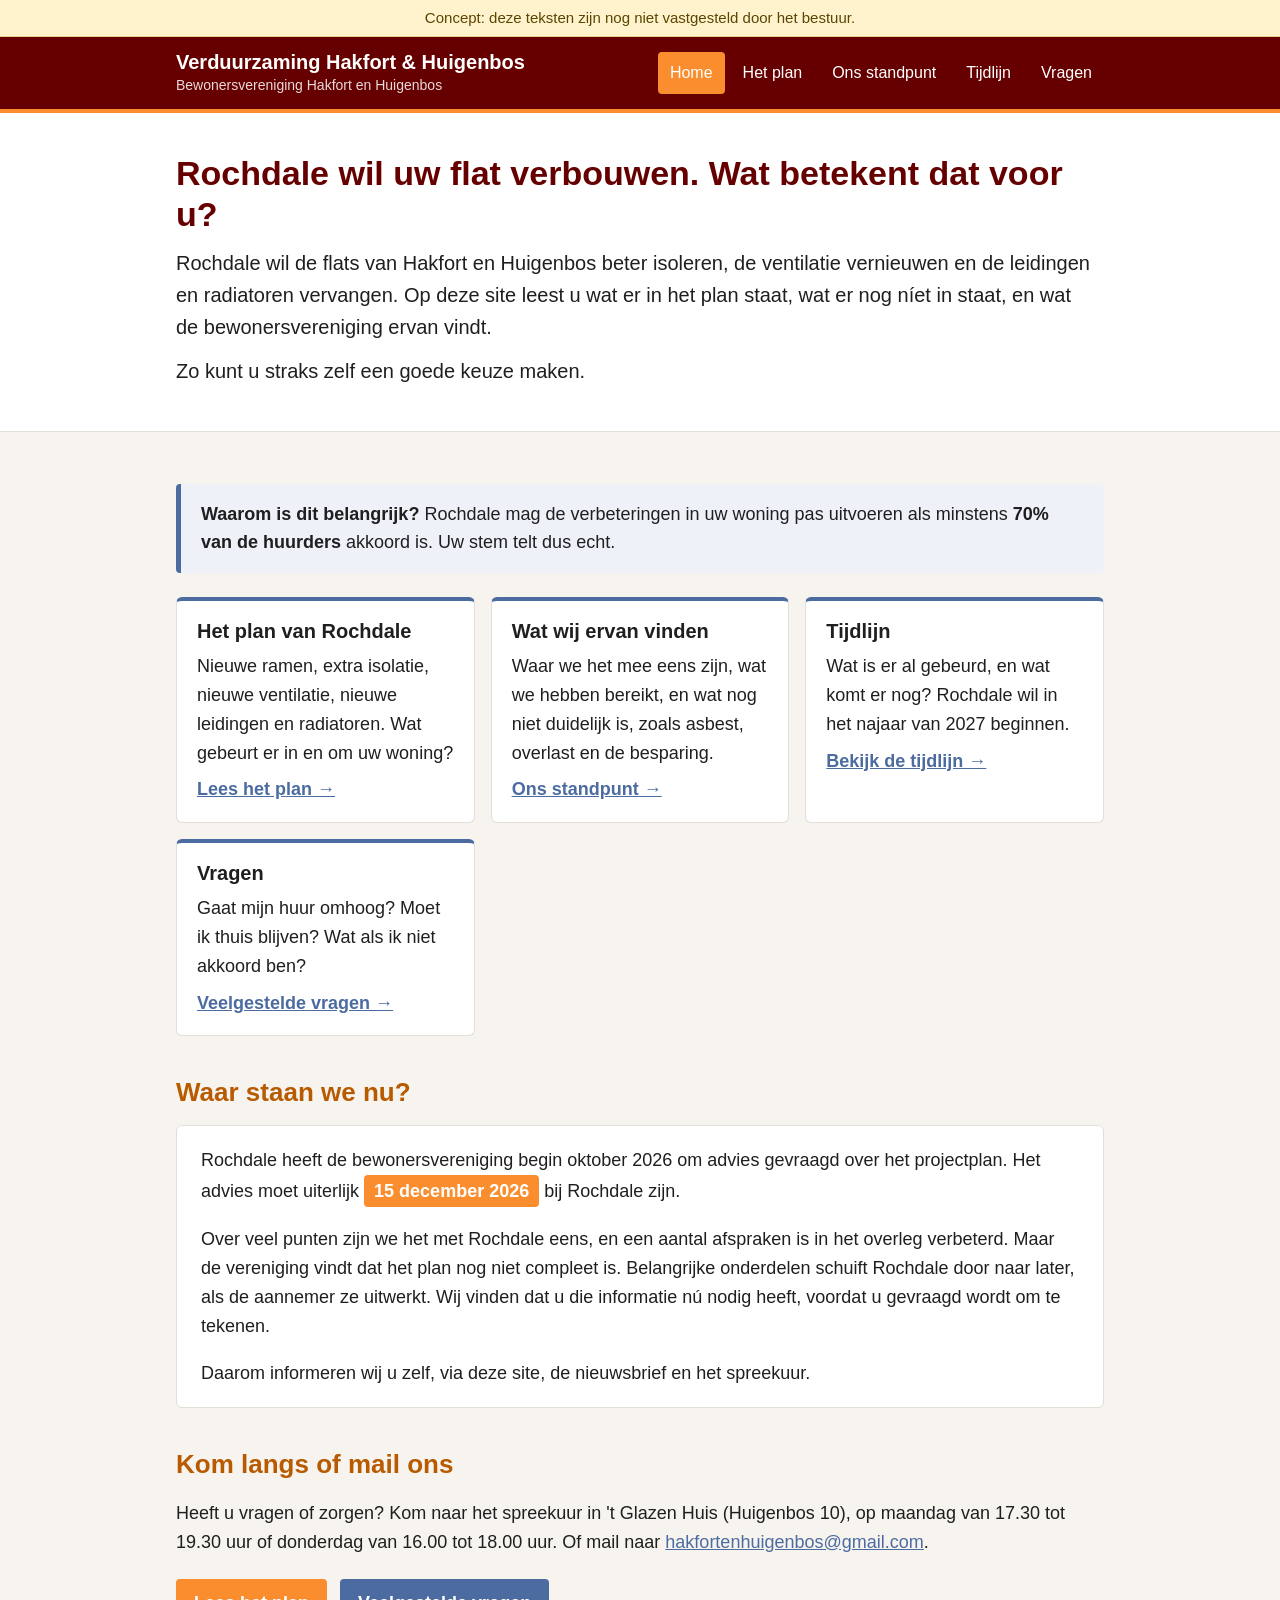
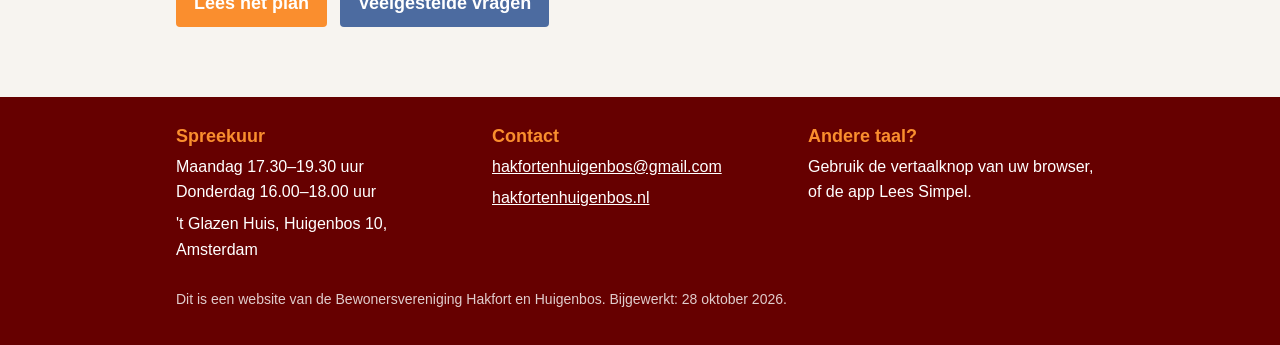
==== index.html @ 51d77e8b "Eerste opzet henhverduurzaming.nl (concept) Co-Authored-By: Claude Opus 5.5 <noreply@anthropic.com>" ====
<!doctype html>
<html lang="nl">
<head>
<meta charset="utf-8">
<meta name="viewport" content="width=device-width, initial-scale=1">
<title>Verduurzaming Hakfort en Huigenbos</title>
<meta name="description" content="Rochdale wil de flats Hakfort en Huigenbos verbeteren. De bewonersvereniging legt uit wat dat voor u betekent.">
<link rel="stylesheet" href="css/style.css">
</head>
<body>
<div class="concept">Concept: deze teksten zijn nog niet vastgesteld door het bestuur.</div>
<header class="kop">
  <div class="wrap">
    <a class="logo" href="index.html"><strong>Verduurzaming Hakfort &amp; Huigenbos</strong><span>Bewonersvereniging Hakfort en Huigenbos</span></a>
    <button class="menu-knop" aria-expanded="false" aria-controls="menu">Menu</button>
    <nav id="menu" aria-label="Hoofdmenu">
      <ul>
        <li><a href="index.html" aria-current="page">Home</a></li>
        <li><a href="plan.html">Het plan</a></li>
        <li><a href="standpunt.html">Ons standpunt</a></li>
        <li><a href="tijdlijn.html">Tijdlijn</a></li>
        <li><a href="vragen.html">Vragen</a></li>
      </ul>
    </nav>
  </div>
</header>
<section class="intro">
  <div class="wrap">
    <h1>Rochdale wil uw flat verbouwen. Wat betekent dat voor u?</h1>
    <p>Rochdale wil de flats van Hakfort en Huigenbos beter isoleren, de ventilatie vernieuwen en de leidingen en radiatoren vervangen. Op deze site leest u wat er in het plan staat, wat er nog níet in staat, en wat de bewonersvereniging ervan vindt.</p>
    <p>Zo kunt u straks zelf een goede keuze maken.</p>
  </div>
</section>

<main>
  <div class="wrap">
    <div class="let-op">
      <p><strong>Waarom is dit belangrijk?</strong> Rochdale mag de verbeteringen in uw woning pas uitvoeren als minstens <strong>70% van de huurders</strong> akkoord is. Uw stem telt dus echt.</p>
    </div>

    <div class="kaarten">
      <div class="kaart">
        <h3>Het plan van Rochdale</h3>
        <p>Nieuwe ramen, extra isolatie, nieuwe ventilatie, nieuwe leidingen en radiatoren. Wat gebeurt er in en om uw woning?</p>
        <a class="meer" href="plan.html">Lees het plan &rarr;</a>
      </div>
      <div class="kaart">
        <h3>Wat wij ervan vinden</h3>
        <p>Waar we het mee eens zijn, wat we hebben bereikt, en wat nog niet duidelijk is, zoals asbest, overlast en de besparing.</p>
        <a class="meer" href="standpunt.html">Ons standpunt &rarr;</a>
      </div>
      <div class="kaart">
        <h3>Tijdlijn</h3>
        <p>Wat is er al gebeurd, en wat komt er nog? Rochdale wil in het najaar van 2027 beginnen.</p>
        <a class="meer" href="tijdlijn.html">Bekijk de tijdlijn &rarr;</a>
      </div>
      <div class="kaart">
        <h3>Vragen</h3>
        <p>Gaat mijn huur omhoog? Moet ik thuis blijven? Wat als ik niet akkoord ben?</p>
        <a class="meer" href="vragen.html">Veelgestelde vragen &rarr;</a>
      </div>
    </div>

    <h2>Waar staan we nu?</h2>
    <div class="blok">
      <p>Rochdale heeft de bewonersvereniging begin oktober 2026 om advies gevraagd over het projectplan. Het advies moet uiterlijk <span class="datum-groot">15 december 2026</span> bij Rochdale zijn.</p>
      <p>Over veel punten zijn we het met Rochdale eens, en een aantal afspraken is in het overleg verbeterd. Maar de vereniging vindt dat het plan nog niet compleet is. Belangrijke onderdelen schuift Rochdale door naar later, als de aannemer ze uitwerkt. Wij vinden dat u die informatie nú nodig heeft, voordat u gevraagd wordt om te tekenen.</p>
      <p>Daarom informeren wij u zelf, via deze site, de nieuwsbrief en het spreekuur.</p>
    </div>

    <h2>Kom langs of mail ons</h2>
    <p>Heeft u vragen of zorgen? Kom naar het spreekuur in 't Glazen Huis (Huigenbos 10), op maandag van 17.30 tot 19.30 uur of donderdag van 16.00 tot 18.00 uur. Of mail naar <a href="mailto:hakfortenhuigenbos@gmail.com">hakfortenhuigenbos@gmail.com</a>.</p>
    <p><a class="knop" href="plan.html">Lees het plan</a> <a class="knop stil" href="vragen.html">Veelgestelde vragen</a></p>
  </div>
</main>
<footer class="voet">
  <div class="wrap">
    <div class="kolommen">
      <div>
        <h2>Spreekuur</h2>
        <p>Maandag 17.30–19.30 uur<br>Donderdag 16.00–18.00 uur</p>
        <p>'t Glazen Huis, Huigenbos 10, Amsterdam</p>
      </div>
      <div>
        <h2>Contact</h2>
        <p><a href="mailto:hakfortenhuigenbos@gmail.com">hakfortenhuigenbos@gmail.com</a></p>
        <p><a href="https://www.hakfortenhuigenbos.nl">hakfortenhuigenbos.nl</a></p>
      </div>
      <div>
        <h2>Andere taal?</h2>
        <p>Gebruik de vertaalknop van uw browser, of de app Lees Simpel.</p>
      </div>
    </div>
    <p class="klein">Dit is een website van de Bewonersvereniging Hakfort en Huigenbos. Bijgewerkt: 28 oktober 2026.</p>
  </div>
</footer>
<script src="js/main.js"></script>
</body>
</html>
---- css/style.css ----
/* henhverduurzaming.nl - kleuren afgeleid van hakfortenhuigenbos.nl */
:root {
  --rood: #660000;        /* achtergrond oude site */
  --rood-donker: #4a0000;
  --oranje: #fa8e2e;      /* knoppen en koppen oude site */
  --oranje-tekst: #b85a00; /* oranje dat goed leesbaar is op wit */
  --blauw: #4c6ba0;       /* kopjes zijbalk oude site */
  --blauw-licht: #eef2f8;
  --tekst: #1f1f1f;
  --grijs: #5a5a5a;
  --lijn: #e3ded8;
  --achtergrond: #f7f4f0;
  --wit: #ffffff;
  --breedte: 960px;
}

* { box-sizing: border-box; }

html { -webkit-text-size-adjust: 100%; }

body {
  margin: 0;
  font-family: Arial, "Helvetica Neue", Helvetica, sans-serif;
  font-size: 18px;
  line-height: 1.6;
  color: var(--tekst);
  background: var(--achtergrond);
}

a { color: var(--blauw); }
a:hover { color: var(--rood); }

img { max-width: 100%; height: auto; }

.wrap {
  max-width: var(--breedte);
  margin: 0 auto;
  padding: 0 16px;
}

/* Concept-balk: weghalen als de teksten zijn vastgesteld */
.concept {
  background: #fff3cd;
  color: #5c4500;
  font-size: 15px;
  text-align: center;
  padding: 6px 16px;
  border-bottom: 1px solid #e8d48a;
}

/* Kop */
.kop {
  background: var(--rood);
  color: var(--wit);
  border-bottom: 4px solid var(--oranje);
}
.kop .wrap {
  display: flex;
  align-items: center;
  justify-content: space-between;
  gap: 16px;
  min-height: 72px;
}
.logo {
  color: var(--wit);
  text-decoration: none;
  line-height: 1.2;
}
.logo:hover { color: var(--wit); }
.logo strong { display: block; font-size: 20px; white-space: nowrap; }
.logo span { font-size: 14px; opacity: .85; }

.menu-knop {
  display: none;
  background: var(--oranje);
  color: var(--wit);
  border: 0;
  border-radius: 4px;
  font: inherit;
  font-size: 16px;
  padding: 8px 14px;
  cursor: pointer;
}

nav ul {
  list-style: none;
  margin: 0;
  padding: 0;
  display: flex;
  flex-wrap: wrap;
  gap: 6px;
}
nav a {
  display: block;
  color: var(--wit);
  text-decoration: none;
  font-size: 16px;
  padding: 8px 12px;
  border-radius: 4px;
}
nav a:hover { background: var(--rood-donker); color: var(--wit); }
nav a[aria-current="page"] { background: var(--oranje); }

/* Openingsblok */
.intro {
  background: var(--wit);
  border-bottom: 1px solid var(--lijn);
  padding: 40px 0 32px;
}
.intro h1 {
  margin: 0 0 12px;
  font-size: 34px;
  line-height: 1.2;
  color: var(--rood);
}
.intro p { margin: 0 0 12px; font-size: 20px; max-width: 46em; }

main { padding: 32px 0 48px; }

h1, h2, h3 { line-height: 1.25; }
h2 { color: var(--oranje-tekst); font-size: 26px; margin: 40px 0 12px; }
h3 { font-size: 20px; margin: 24px 0 8px; }
main > .wrap > h2:first-child { margin-top: 0; }

.kaarten {
  display: grid;
  grid-template-columns: repeat(auto-fit, minmax(240px, 1fr));
  gap: 16px;
  margin: 24px 0;
}
.kaart {
  background: var(--wit);
  border: 1px solid var(--lijn);
  border-top: 4px solid var(--blauw);
  border-radius: 6px;
  padding: 18px 20px;
}
.kaart h3 { margin-top: 0; }
.kaart p { margin: 0 0 8px; }
.kaart a.meer { font-weight: bold; }

.blok {
  background: var(--wit);
  border: 1px solid var(--lijn);
  border-radius: 6px;
  padding: 20px 24px;
  margin: 16px 0;
}
.blok > :first-child { margin-top: 0; }
.blok > :last-child { margin-bottom: 0; }

.let-op {
  background: var(--blauw-licht);
  border-left: 5px solid var(--blauw);
  border-radius: 4px;
  padding: 16px 20px;
  margin: 20px 0;
}
.let-op > :first-child { margin-top: 0; }
.let-op > :last-child { margin-bottom: 0; }

.datum-groot {
  display: inline-block;
  background: var(--oranje);
  color: var(--wit);
  font-weight: bold;
  border-radius: 4px;
  padding: 2px 10px;
}

.knop {
  display: inline-block;
  background: var(--oranje);
  color: var(--wit);
  text-decoration: none;
  font-weight: bold;
  border-radius: 4px;
  padding: 10px 18px;
  margin: 4px 8px 4px 0;
}
.knop:hover { background: var(--oranje-tekst); color: var(--wit); }
.knop.stil { background: var(--blauw); }
.knop.stil:hover { background: #3a5584; }

/* Bezwaren */
.bezwaar {
  background: var(--wit);
  border: 1px solid var(--lijn);
  border-left: 6px solid var(--oranje);
  border-radius: 6px;
  padding: 18px 22px;
  margin: 16px 0;
}
.bezwaar h3 { margin-top: 0; }
.bron { font-size: 15px; color: var(--grijs); white-space: nowrap; }
.bezwaar dl { margin: 8px 0 0; }
.bezwaar dt { font-weight: bold; margin-top: 8px; }
.bezwaar dd { margin: 0; }

/* Punten waar we het over eens zijn */
.eens {
  background: var(--wit);
  border: 1px solid var(--lijn);
  border-left: 6px solid #3d8b4f;
  border-radius: 6px;
  padding: 14px 22px;
  margin: 12px 0 20px;
}
.eens ul { margin: 0; padding-left: 0; list-style: none; }
.eens li { position: relative; padding-left: 28px; margin: 8px 0; }
.eens li::before {
  content: "\2713";
  position: absolute;
  left: 0;
  top: 0;
  color: #3d8b4f;
  font-weight: bold;
}

/* Tabel */
.tabel-wrap { overflow-x: auto; }
table { border-collapse: collapse; width: 100%; background: var(--wit); }
th, td { text-align: left; vertical-align: top; padding: 10px 12px; border-bottom: 1px solid var(--lijn); }
th { background: var(--blauw); color: var(--wit); font-weight: bold; }

/* Tijdlijn */
.tijdlijn { list-style: none; margin: 24px 0; padding: 0; position: relative; }
.tijdlijn::before {
  content: "";
  position: absolute;
  left: 11px;
  top: 6px;
  bottom: 6px;
  width: 3px;
  background: var(--lijn);
}
.tijdlijn li { position: relative; padding: 0 0 24px 40px; }
.tijdlijn li::before {
  content: "";
  position: absolute;
  left: 3px;
  top: 6px;
  width: 19px;
  height: 19px;
  border-radius: 50%;
  background: var(--wit);
  border: 3px solid var(--blauw);
}
.tijdlijn li.gedaan::before { background: var(--blauw); }
.tijdlijn li.nu::before { background: var(--oranje); border-color: var(--oranje); }
.tijdlijn li.mijlpaal::before { border-color: var(--rood); background: var(--rood); }
.tijdlijn .wanneer { font-weight: bold; color: var(--rood); display: block; }
.tijdlijn .wie { font-size: 15px; color: var(--grijs); }

/* Vragen */
details {
  background: var(--wit);
  border: 1px solid var(--lijn);
  border-radius: 6px;
  margin: 10px 0;
}
summary {
  cursor: pointer;
  font-weight: bold;
  padding: 14px 18px;
  list-style-position: inside;
}
summary:hover { color: var(--rood); }
details[open] summary { border-bottom: 1px solid var(--lijn); }
details .antwoord { padding: 4px 18px 14px; }

/* Voet */
.voet {
  background: var(--rood);
  color: var(--wit);
  padding: 28px 0;
  font-size: 16px;
}
.voet a { color: var(--wit); }
.voet .kolommen {
  display: grid;
  grid-template-columns: repeat(auto-fit, minmax(220px, 1fr));
  gap: 20px;
}
.voet h2 { color: var(--oranje); font-size: 18px; margin: 0 0 6px; }
.voet p { margin: 0 0 6px; }
.voet .klein { margin-top: 20px; font-size: 14px; opacity: .8; }

/* Telefoon */
@media (max-width: 820px) {
  body { font-size: 17px; }
  .menu-knop { display: block; }
  .logo strong { white-space: normal; font-size: 18px; }
  nav { display: none; width: 100%; padding-bottom: 12px; }
  nav.open { display: block; }
  nav ul { flex-direction: column; }
  .kop .wrap { flex-wrap: wrap; padding-top: 10px; padding-bottom: 10px; }
  .intro { padding: 28px 0 22px; }
  .intro h1 { font-size: 27px; }
  .intro p { font-size: 18px; }
  h2 { font-size: 23px; }
}

/* Afdrukken: alleen de inhoud */
@media print {
  .concept, .kop nav, .menu-knop, .voet { display: none; }
  .kop { background: none; color: #000; border: 0; }
  .logo { color: #000; }
  body { background: #fff; font-size: 12pt; }
  details { border: 0; }
  details .antwoord { display: block; }
}
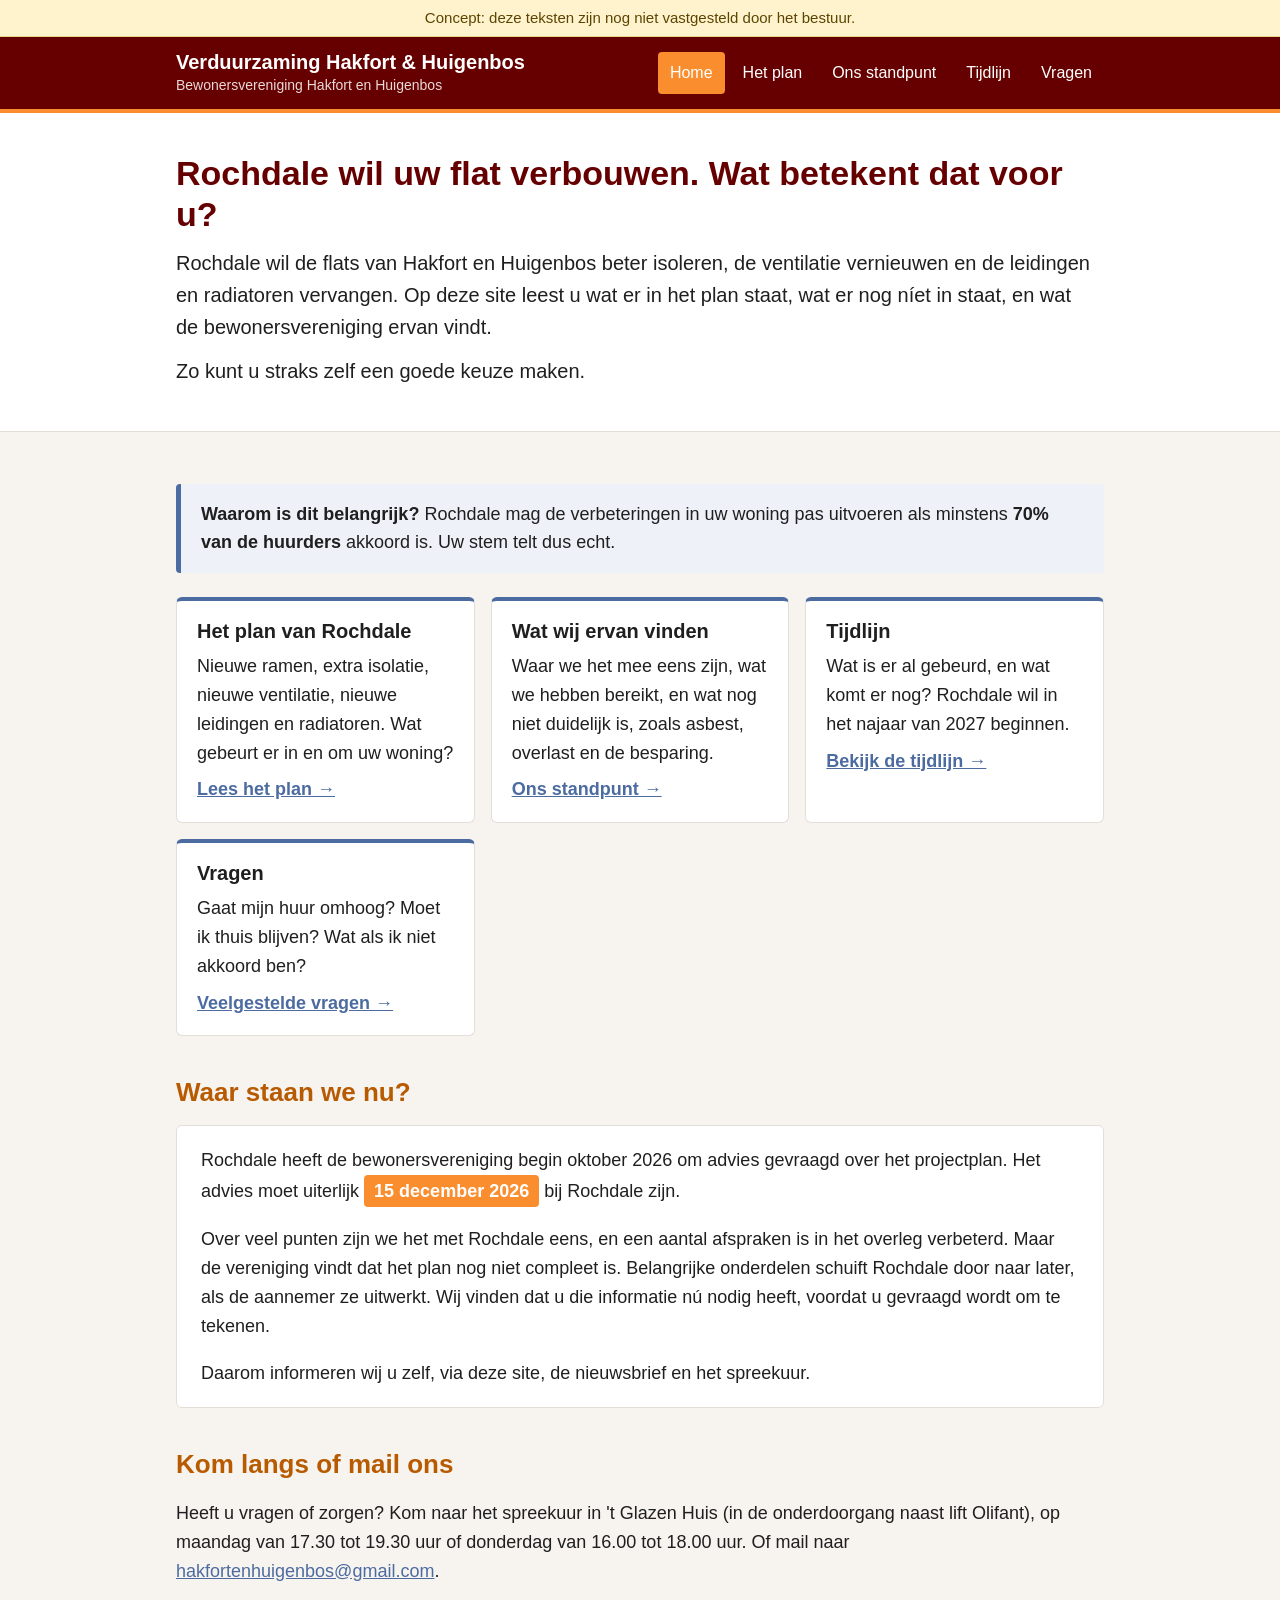
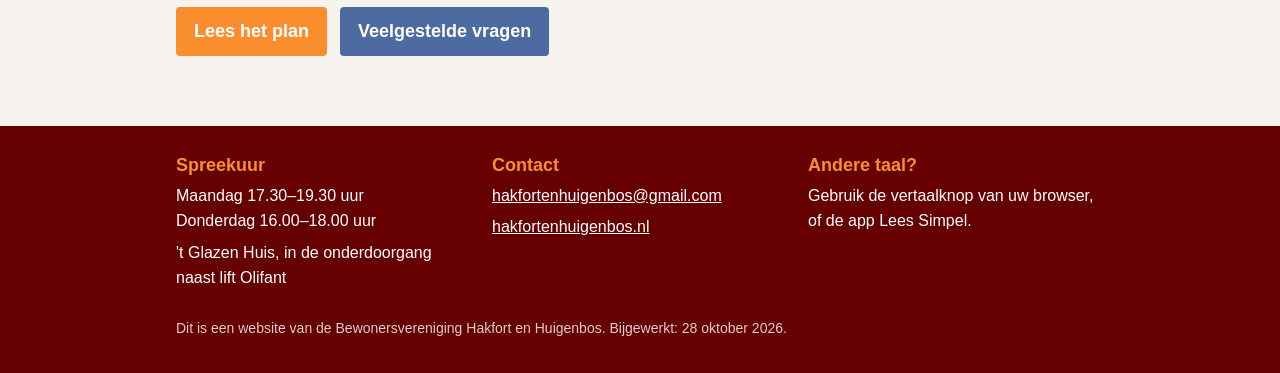
==== commit 302f46e3: "Bezoekadres spreekuur: onderdoorgang naast lift Olifant (niet Huigenbos 10) Co-Authored-By: Claude O" ====
--- a/index.html
+++ b/index.html
@@ -69,7 +69,7 @@
     </div>
 
     <h2>Kom langs of mail ons</h2>
-    <p>Heeft u vragen of zorgen? Kom naar het spreekuur in 't Glazen Huis (Huigenbos 10), op maandag van 17.30 tot 19.30 uur of donderdag van 16.00 tot 18.00 uur. Of mail naar <a href="mailto:hakfortenhuigenbos@gmail.com">hakfortenhuigenbos@gmail.com</a>.</p>
+    <p>Heeft u vragen of zorgen? Kom naar het spreekuur in 't Glazen Huis (in de onderdoorgang naast lift Olifant), op maandag van 17.30 tot 19.30 uur of donderdag van 16.00 tot 18.00 uur. Of mail naar <a href="mailto:hakfortenhuigenbos@gmail.com">hakfortenhuigenbos@gmail.com</a>.</p>
     <p><a class="knop" href="plan.html">Lees het plan</a> <a class="knop stil" href="vragen.html">Veelgestelde vragen</a></p>
   </div>
 </main>
@@ -79,7 +79,7 @@
       <div>
         <h2>Spreekuur</h2>
         <p>Maandag 17.30–19.30 uur<br>Donderdag 16.00–18.00 uur</p>
-        <p>'t Glazen Huis, Huigenbos 10, Amsterdam</p>
+        <p>'t Glazen Huis, in de onderdoorgang naast lift Olifant</p>
       </div>
       <div>
         <h2>Contact</h2>
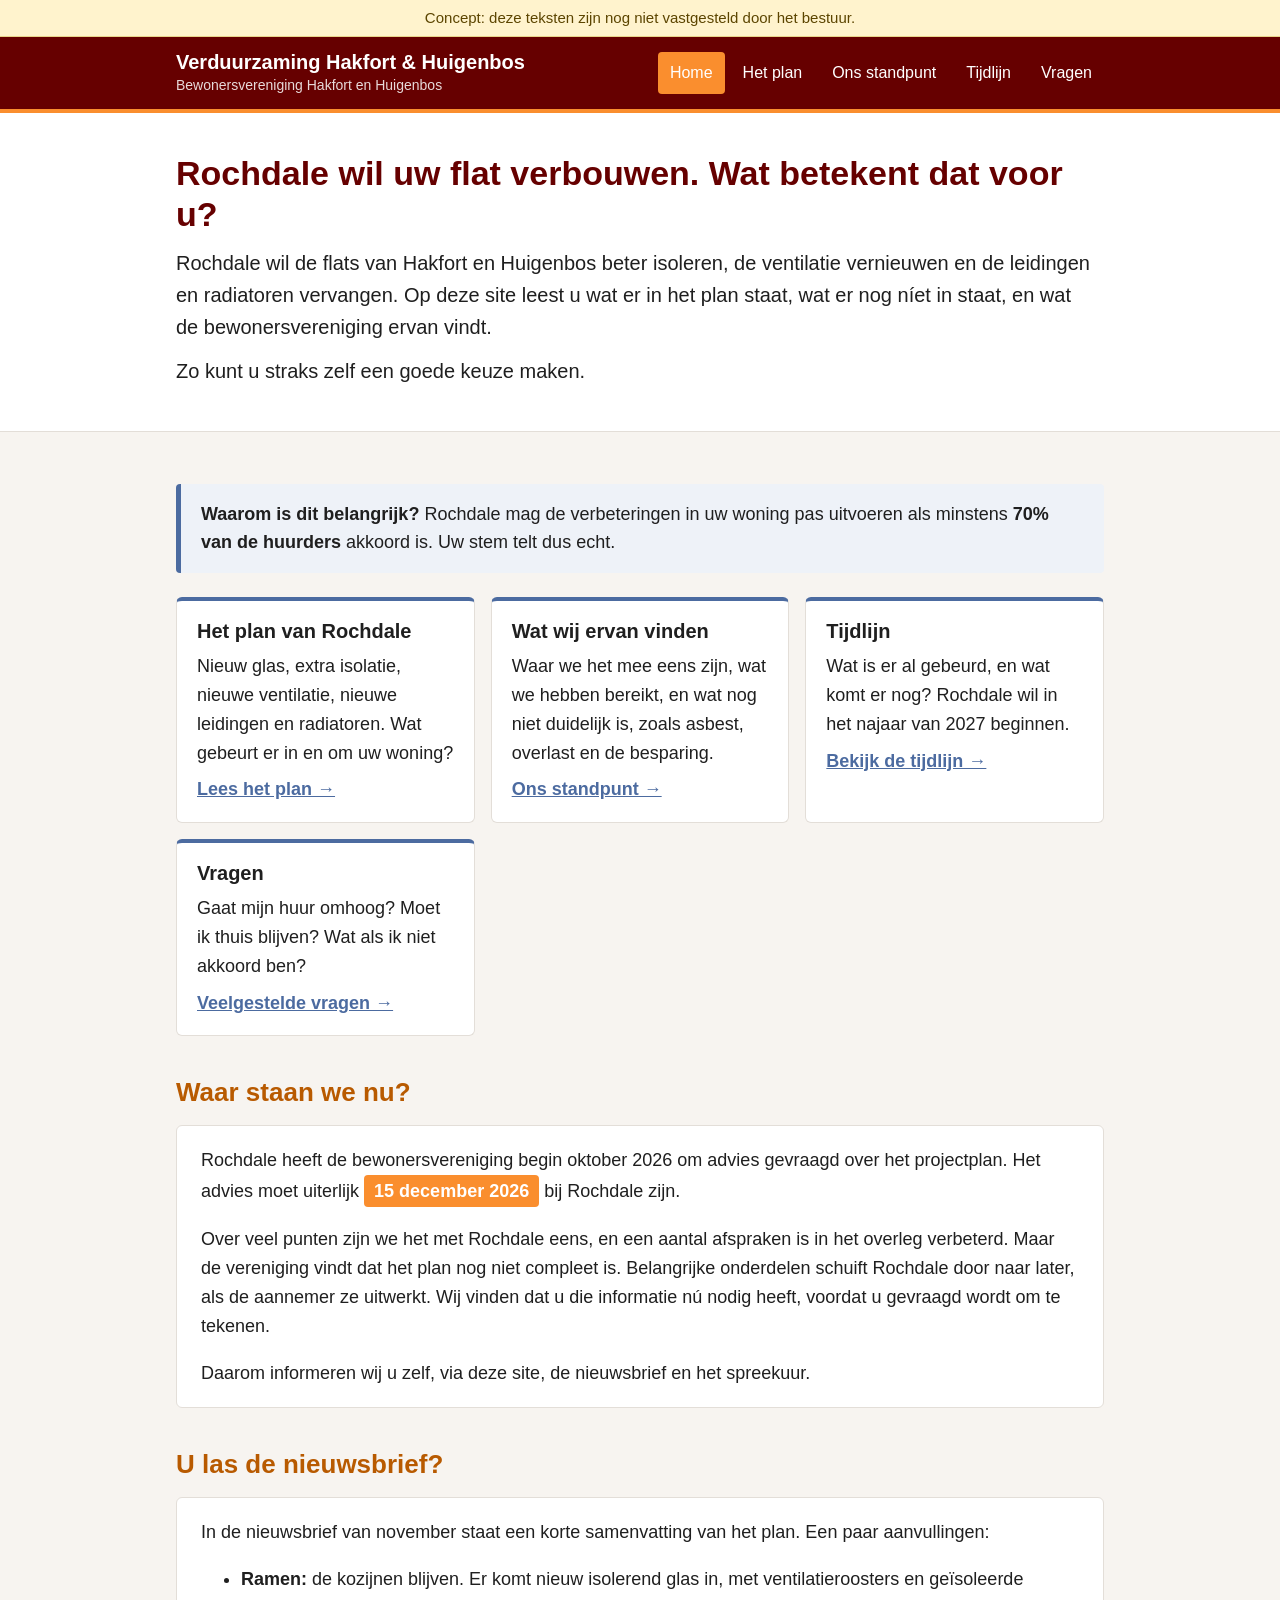
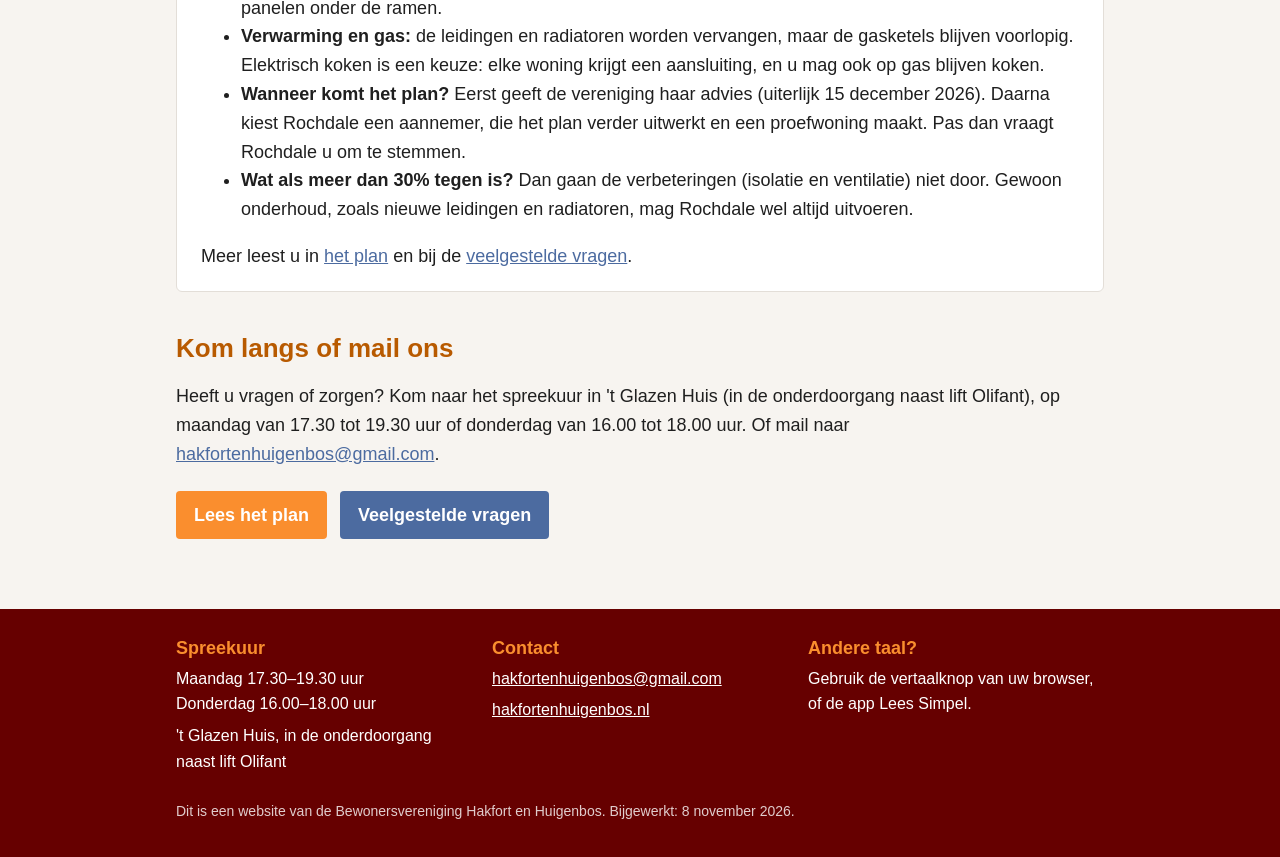
==== commit 0d4e4500: "Aanvullingen n.a.v. nieuwsbrief november; tijdlijn bijgewerkt - Homepage: "Nieuwe ramen" wordt "Nieu" ====
--- a/index.html
+++ b/index.html
@@ -41,7 +41,7 @@
     <div class="kaarten">
       <div class="kaart">
         <h3>Het plan van Rochdale</h3>
-        <p>Nieuwe ramen, extra isolatie, nieuwe ventilatie, nieuwe leidingen en radiatoren. Wat gebeurt er in en om uw woning?</p>
+        <p>Nieuw glas, extra isolatie, nieuwe ventilatie, nieuwe leidingen en radiatoren. Wat gebeurt er in en om uw woning?</p>
         <a class="meer" href="plan.html">Lees het plan &rarr;</a>
       </div>
       <div class="kaart">
@@ -68,6 +68,18 @@
       <p>Daarom informeren wij u zelf, via deze site, de nieuwsbrief en het spreekuur.</p>
     </div>
 
+    <h2>U las de nieuwsbrief?</h2>
+    <div class="blok">
+      <p>In de nieuwsbrief van november staat een korte samenvatting van het plan. Een paar aanvullingen:</p>
+      <ul>
+        <li><strong>Ramen:</strong> de kozijnen blijven. Er komt nieuw isolerend glas in, met ventilatieroosters en geïsoleerde panelen onder de ramen.</li>
+        <li><strong>Verwarming en gas:</strong> de leidingen en radiatoren worden vervangen, maar de gasketels blijven voorlopig. Elektrisch koken is een keuze: elke woning krijgt een aansluiting, en u mag ook op gas blijven koken.</li>
+        <li><strong>Wanneer komt het plan?</strong> Eerst geeft de vereniging haar advies (uiterlijk 15 december 2026). Daarna kiest Rochdale een aannemer, die het plan verder uitwerkt en een proefwoning maakt. Pas dan vraagt Rochdale u om te stemmen.</li>
+        <li><strong>Wat als meer dan 30% tegen is?</strong> Dan gaan de verbeteringen (isolatie en ventilatie) niet door. Gewoon onderhoud, zoals nieuwe leidingen en radiatoren, mag Rochdale wel altijd uitvoeren.</li>
+      </ul>
+      <p>Meer leest u in <a href="plan.html">het plan</a> en bij de <a href="vragen.html">veelgestelde vragen</a>.</p>
+    </div>
+
     <h2>Kom langs of mail ons</h2>
     <p>Heeft u vragen of zorgen? Kom naar het spreekuur in 't Glazen Huis (in de onderdoorgang naast lift Olifant), op maandag van 17.30 tot 19.30 uur of donderdag van 16.00 tot 18.00 uur. Of mail naar <a href="mailto:hakfortenhuigenbos@gmail.com">hakfortenhuigenbos@gmail.com</a>.</p>
     <p><a class="knop" href="plan.html">Lees het plan</a> <a class="knop stil" href="vragen.html">Veelgestelde vragen</a></p>
@@ -91,7 +103,7 @@
         <p>Gebruik de vertaalknop van uw browser, of de app Lees Simpel.</p>
       </div>
     </div>
-    <p class="klein">Dit is een website van de Bewonersvereniging Hakfort en Huigenbos. Bijgewerkt: 28 oktober 2026.</p>
+    <p class="klein">Dit is een website van de Bewonersvereniging Hakfort en Huigenbos. Bijgewerkt: 8 november 2026.</p>
   </div>
 </footer>
 <script src="js/main.js"></script>
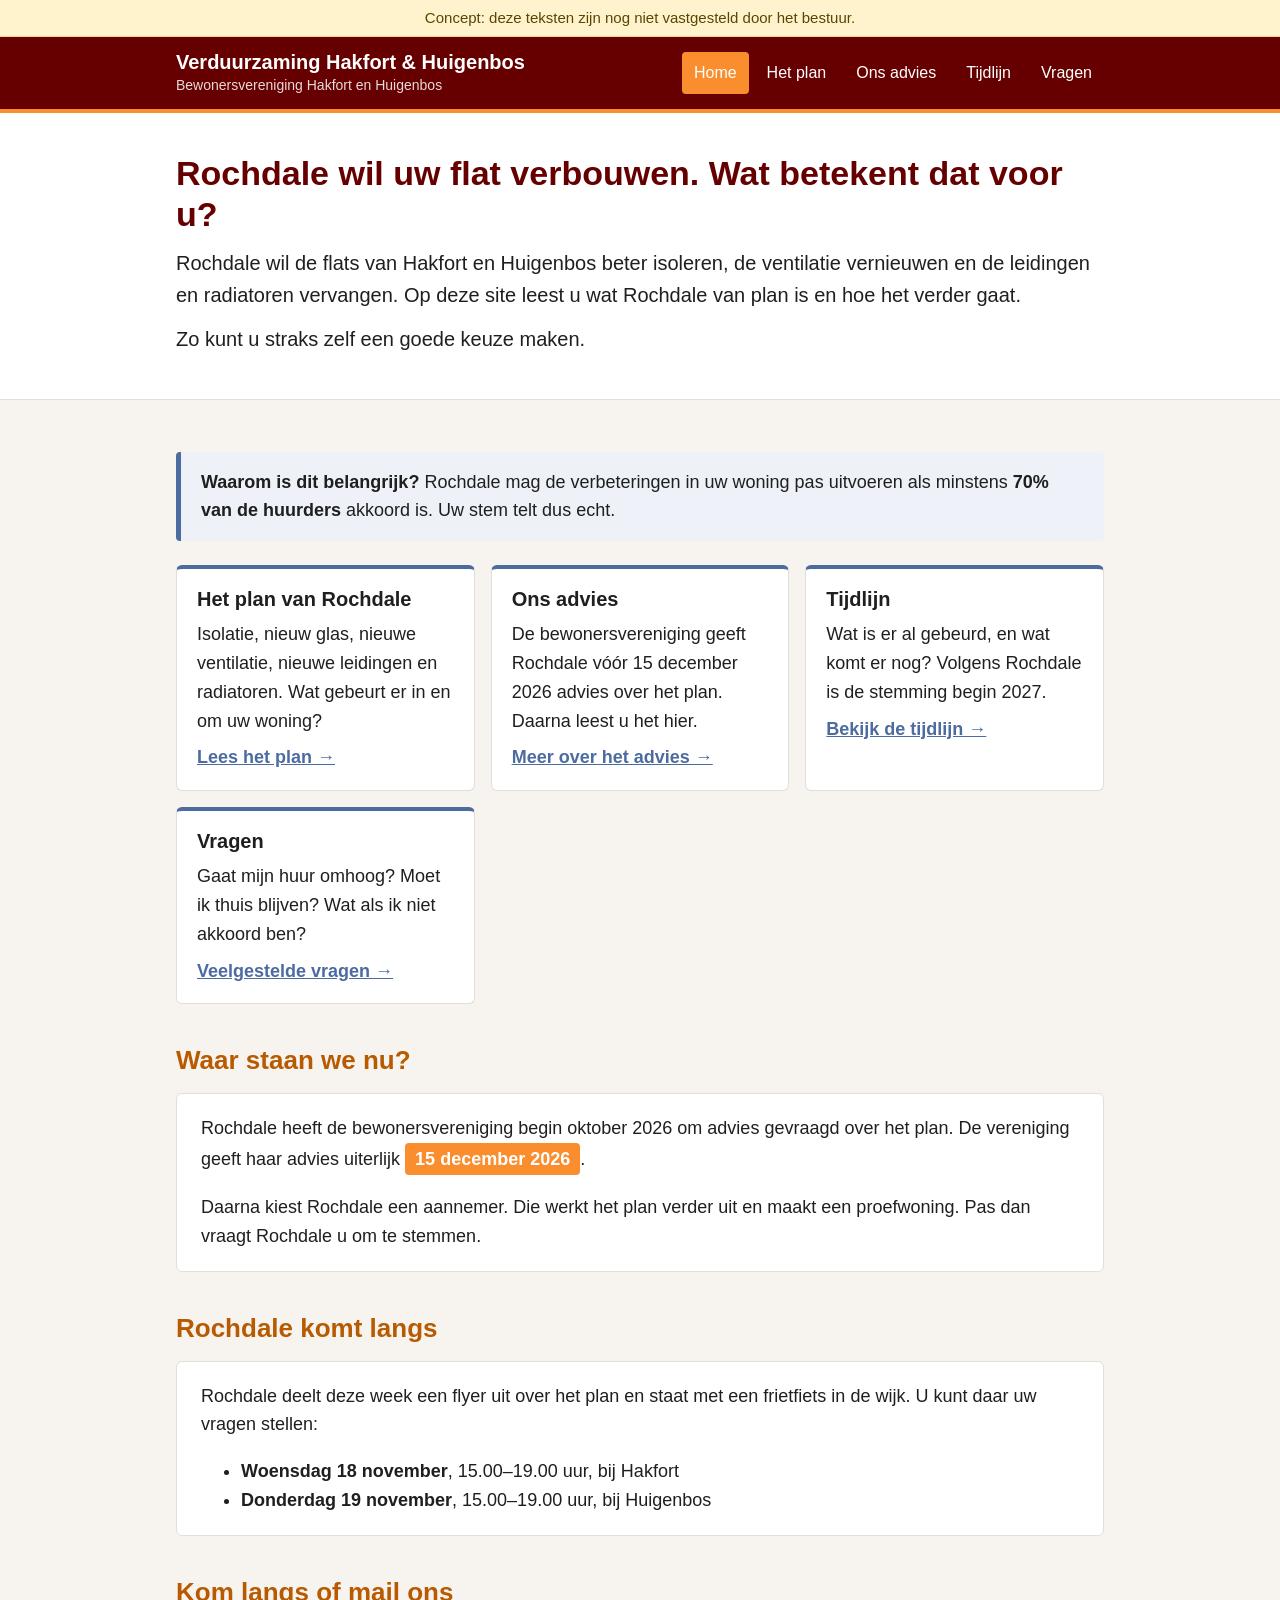
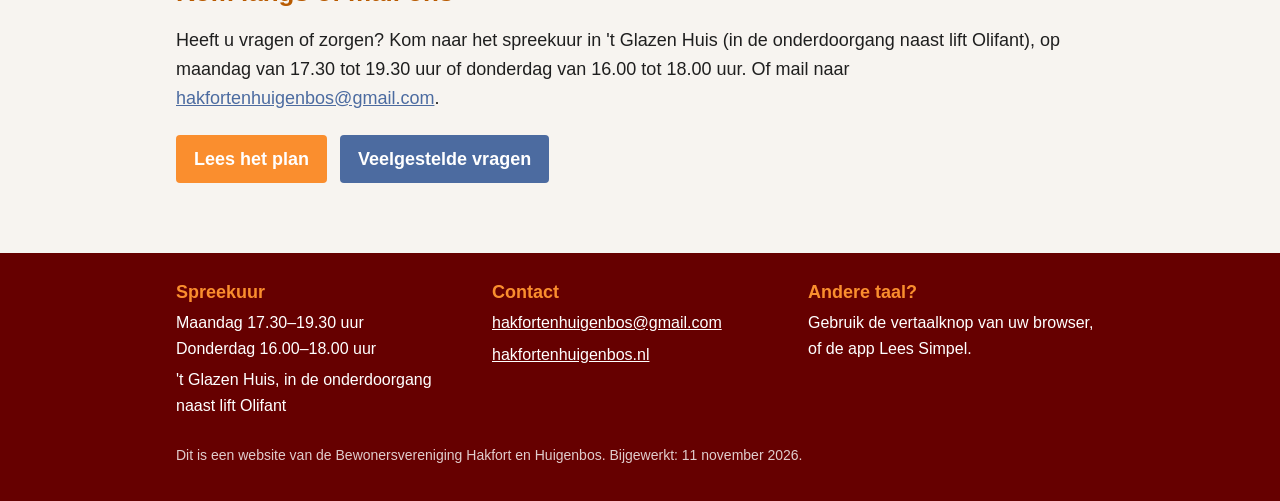
==== commit 68ee22cc: "Versie zonder advies: alleen informatie uit nieuwsbrief vereniging, brief Rochdale 6-10 en flyer Roc" ====
--- a/index.html
+++ b/index.html
@@ -17,7 +17,7 @@
       <ul>
         <li><a href="index.html" aria-current="page">Home</a></li>
         <li><a href="plan.html">Het plan</a></li>
-        <li><a href="standpunt.html">Ons standpunt</a></li>
+        <li><a href="standpunt.html">Ons advies</a></li>
         <li><a href="tijdlijn.html">Tijdlijn</a></li>
         <li><a href="vragen.html">Vragen</a></li>
       </ul>
@@ -27,7 +27,7 @@
 <section class="intro">
   <div class="wrap">
     <h1>Rochdale wil uw flat verbouwen. Wat betekent dat voor u?</h1>
-    <p>Rochdale wil de flats van Hakfort en Huigenbos beter isoleren, de ventilatie vernieuwen en de leidingen en radiatoren vervangen. Op deze site leest u wat er in het plan staat, wat er nog níet in staat, en wat de bewonersvereniging ervan vindt.</p>
+    <p>Rochdale wil de flats van Hakfort en Huigenbos beter isoleren, de ventilatie vernieuwen en de leidingen en radiatoren vervangen. Op deze site leest u wat Rochdale van plan is en hoe het verder gaat.</p>
     <p>Zo kunt u straks zelf een goede keuze maken.</p>
   </div>
 </section>
@@ -41,17 +41,17 @@
     <div class="kaarten">
       <div class="kaart">
         <h3>Het plan van Rochdale</h3>
-        <p>Nieuw glas, extra isolatie, nieuwe ventilatie, nieuwe leidingen en radiatoren. Wat gebeurt er in en om uw woning?</p>
+        <p>Isolatie, nieuw glas, nieuwe ventilatie, nieuwe leidingen en radiatoren. Wat gebeurt er in en om uw woning?</p>
         <a class="meer" href="plan.html">Lees het plan &rarr;</a>
       </div>
       <div class="kaart">
-        <h3>Wat wij ervan vinden</h3>
-        <p>Waar we het mee eens zijn, wat we hebben bereikt, en wat nog niet duidelijk is, zoals asbest, overlast en de besparing.</p>
-        <a class="meer" href="standpunt.html">Ons standpunt &rarr;</a>
+        <h3>Ons advies</h3>
+        <p>De bewonersvereniging geeft Rochdale vóór 15 december 2026 advies over het plan. Daarna leest u het hier.</p>
+        <a class="meer" href="standpunt.html">Meer over het advies &rarr;</a>
       </div>
       <div class="kaart">
         <h3>Tijdlijn</h3>
-        <p>Wat is er al gebeurd, en wat komt er nog? Rochdale wil in het najaar van 2027 beginnen.</p>
+        <p>Wat is er al gebeurd, en wat komt er nog? Volgens Rochdale is de stemming begin 2027.</p>
         <a class="meer" href="tijdlijn.html">Bekijk de tijdlijn &rarr;</a>
       </div>
       <div class="kaart">
@@ -63,21 +63,17 @@
 
     <h2>Waar staan we nu?</h2>
     <div class="blok">
-      <p>Rochdale heeft de bewonersvereniging begin oktober 2026 om advies gevraagd over het projectplan. Het advies moet uiterlijk <span class="datum-groot">15 december 2026</span> bij Rochdale zijn.</p>
-      <p>Over veel punten zijn we het met Rochdale eens, en een aantal afspraken is in het overleg verbeterd. Maar de vereniging vindt dat het plan nog niet compleet is. Belangrijke onderdelen schuift Rochdale door naar later, als de aannemer ze uitwerkt. Wij vinden dat u die informatie nú nodig heeft, voordat u gevraagd wordt om te tekenen.</p>
-      <p>Daarom informeren wij u zelf, via deze site, de nieuwsbrief en het spreekuur.</p>
+      <p>Rochdale heeft de bewonersvereniging begin oktober 2026 om advies gevraagd over het plan. De vereniging geeft haar advies uiterlijk <span class="datum-groot">15 december 2026</span>.</p>
+      <p>Daarna kiest Rochdale een aannemer. Die werkt het plan verder uit en maakt een proefwoning. Pas dan vraagt Rochdale u om te stemmen.</p>
     </div>
 
-    <h2>U las de nieuwsbrief?</h2>
+    <h2>Rochdale komt langs</h2>
     <div class="blok">
-      <p>In de nieuwsbrief van november staat een korte samenvatting van het plan. Een paar aanvullingen:</p>
+      <p>Rochdale deelt deze week een flyer uit over het plan en staat met een frietfiets in de wijk. U kunt daar uw vragen stellen:</p>
       <ul>
-        <li><strong>Ramen:</strong> de kozijnen blijven. Er komt nieuw isolerend glas in, met ventilatieroosters en geïsoleerde panelen onder de ramen.</li>
-        <li><strong>Verwarming en gas:</strong> de leidingen en radiatoren worden vervangen, maar de gasketels blijven voorlopig. Elektrisch koken is een keuze: elke woning krijgt een aansluiting, en u mag ook op gas blijven koken.</li>
-        <li><strong>Wanneer komt het plan?</strong> Eerst geeft de vereniging haar advies (uiterlijk 15 december 2026). Daarna kiest Rochdale een aannemer, die het plan verder uitwerkt en een proefwoning maakt. Pas dan vraagt Rochdale u om te stemmen.</li>
-        <li><strong>Wat als meer dan 30% tegen is?</strong> Dan gaan de verbeteringen (isolatie en ventilatie) niet door. Gewoon onderhoud, zoals nieuwe leidingen en radiatoren, mag Rochdale wel altijd uitvoeren.</li>
+        <li><strong>Woensdag 18 november</strong>, 15.00–19.00 uur, bij Hakfort</li>
+        <li><strong>Donderdag 19 november</strong>, 15.00–19.00 uur, bij Huigenbos</li>
       </ul>
-      <p>Meer leest u in <a href="plan.html">het plan</a> en bij de <a href="vragen.html">veelgestelde vragen</a>.</p>
     </div>
 
     <h2>Kom langs of mail ons</h2>
@@ -103,7 +99,7 @@
         <p>Gebruik de vertaalknop van uw browser, of de app Lees Simpel.</p>
       </div>
     </div>
-    <p class="klein">Dit is een website van de Bewonersvereniging Hakfort en Huigenbos. Bijgewerkt: 8 november 2026.</p>
+    <p class="klein">Dit is een website van de Bewonersvereniging Hakfort en Huigenbos. Bijgewerkt: 11 november 2026.</p>
   </div>
 </footer>
 <script src="js/main.js"></script>
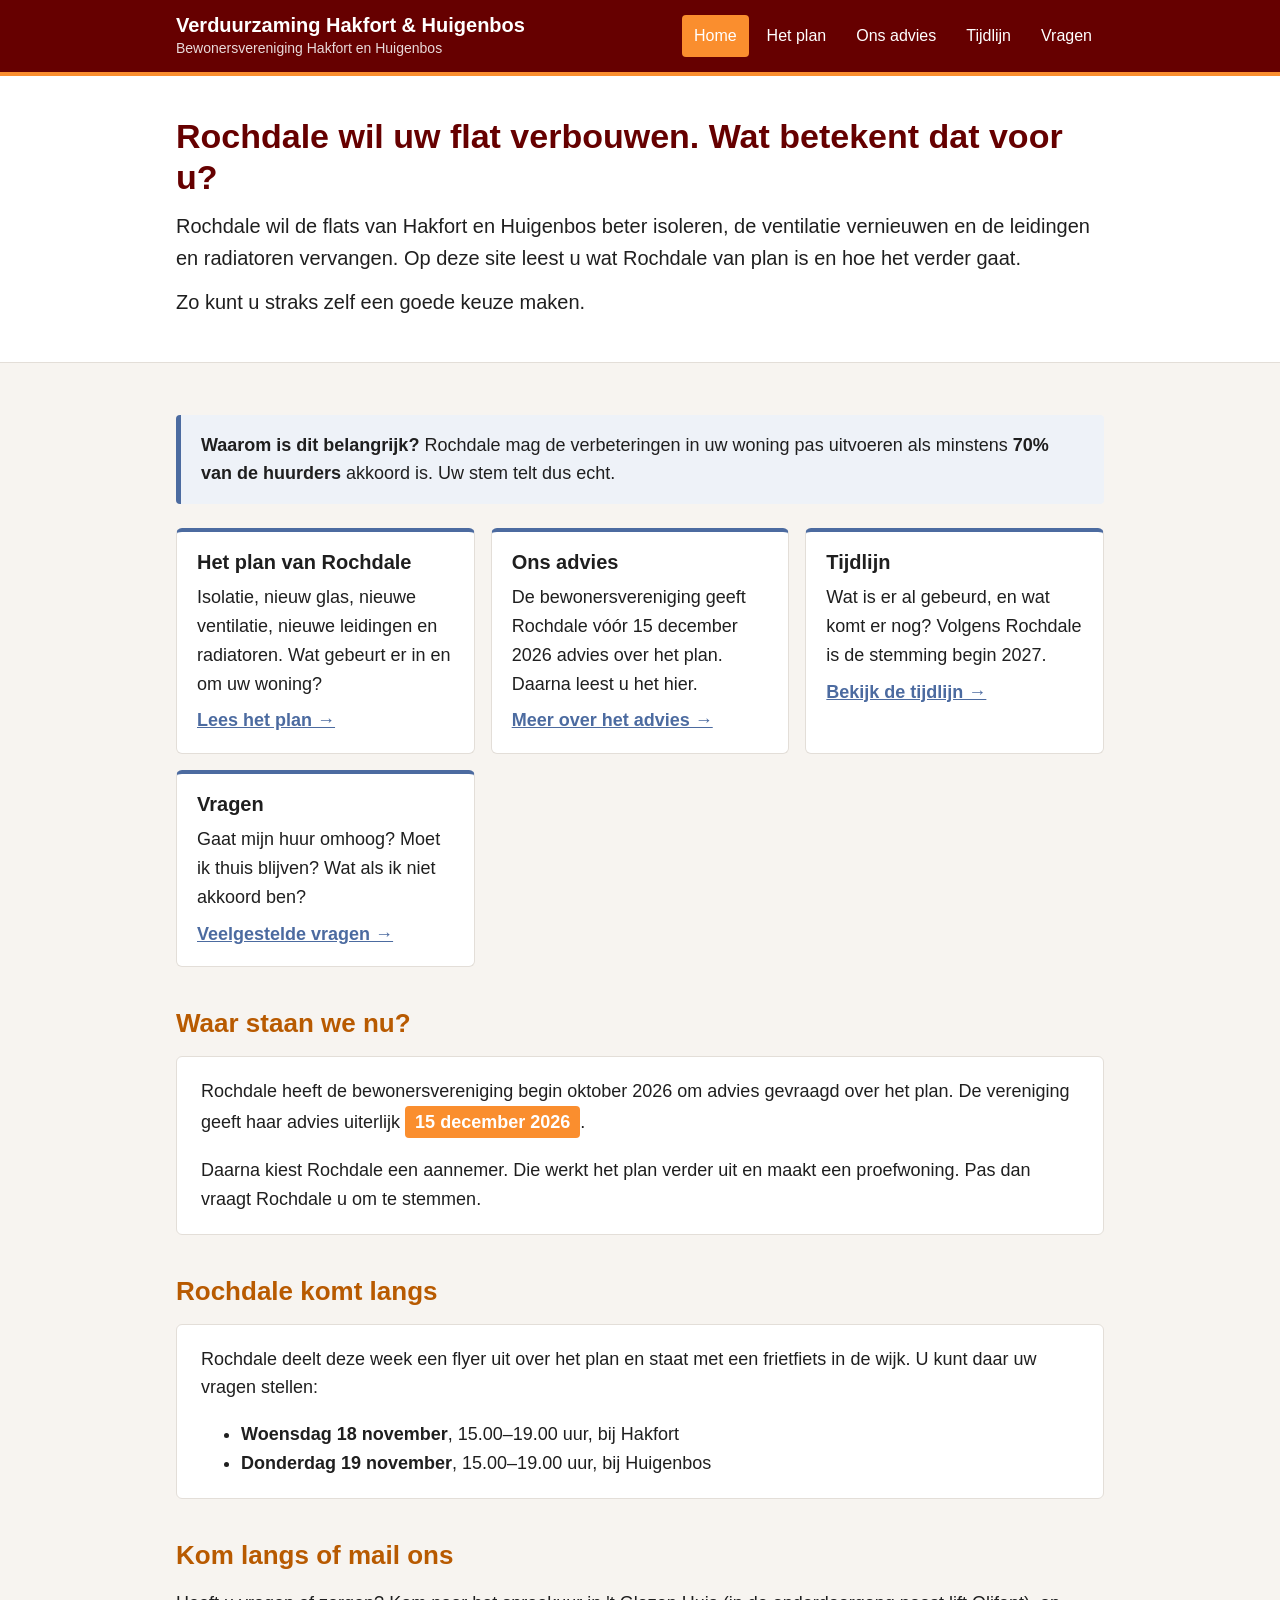
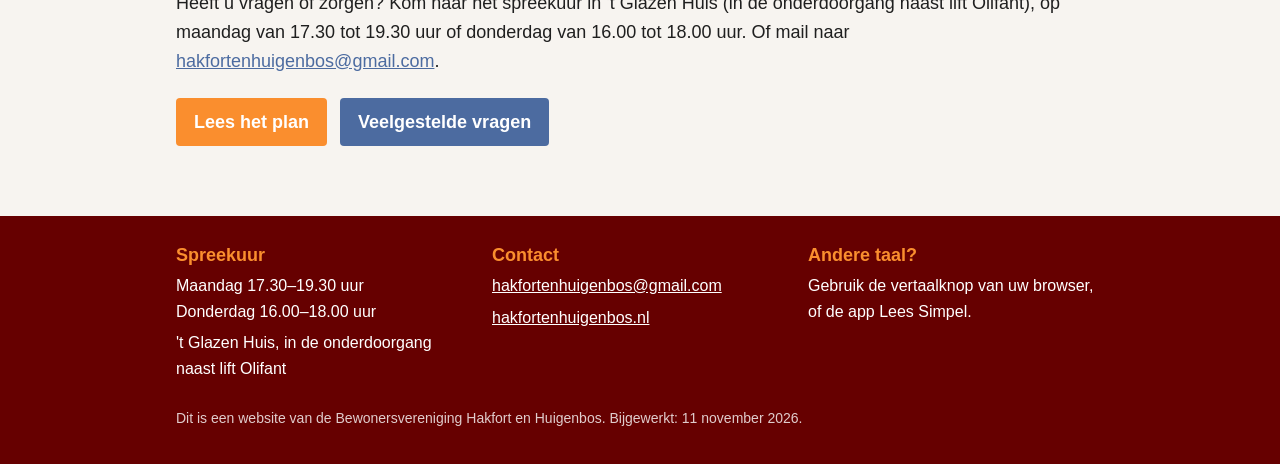
==== commit 9e6a4dc1: "Conceptbalk weggehaald Akkoord Daniël 18-11-2026: de melding concept mag weg van de website.  Co-Aut" ====
--- a/index.html
+++ b/index.html
@@ -8,7 +8,6 @@
 <link rel="stylesheet" href="css/style.css">
 </head>
 <body>
-<div class="concept">Concept: deze teksten zijn nog niet vastgesteld door het bestuur.</div>
 <header class="kop">
   <div class="wrap">
     <a class="logo" href="index.html"><strong>Verduurzaming Hakfort &amp; Huigenbos</strong><span>Bewonersvereniging Hakfort en Huigenbos</span></a>
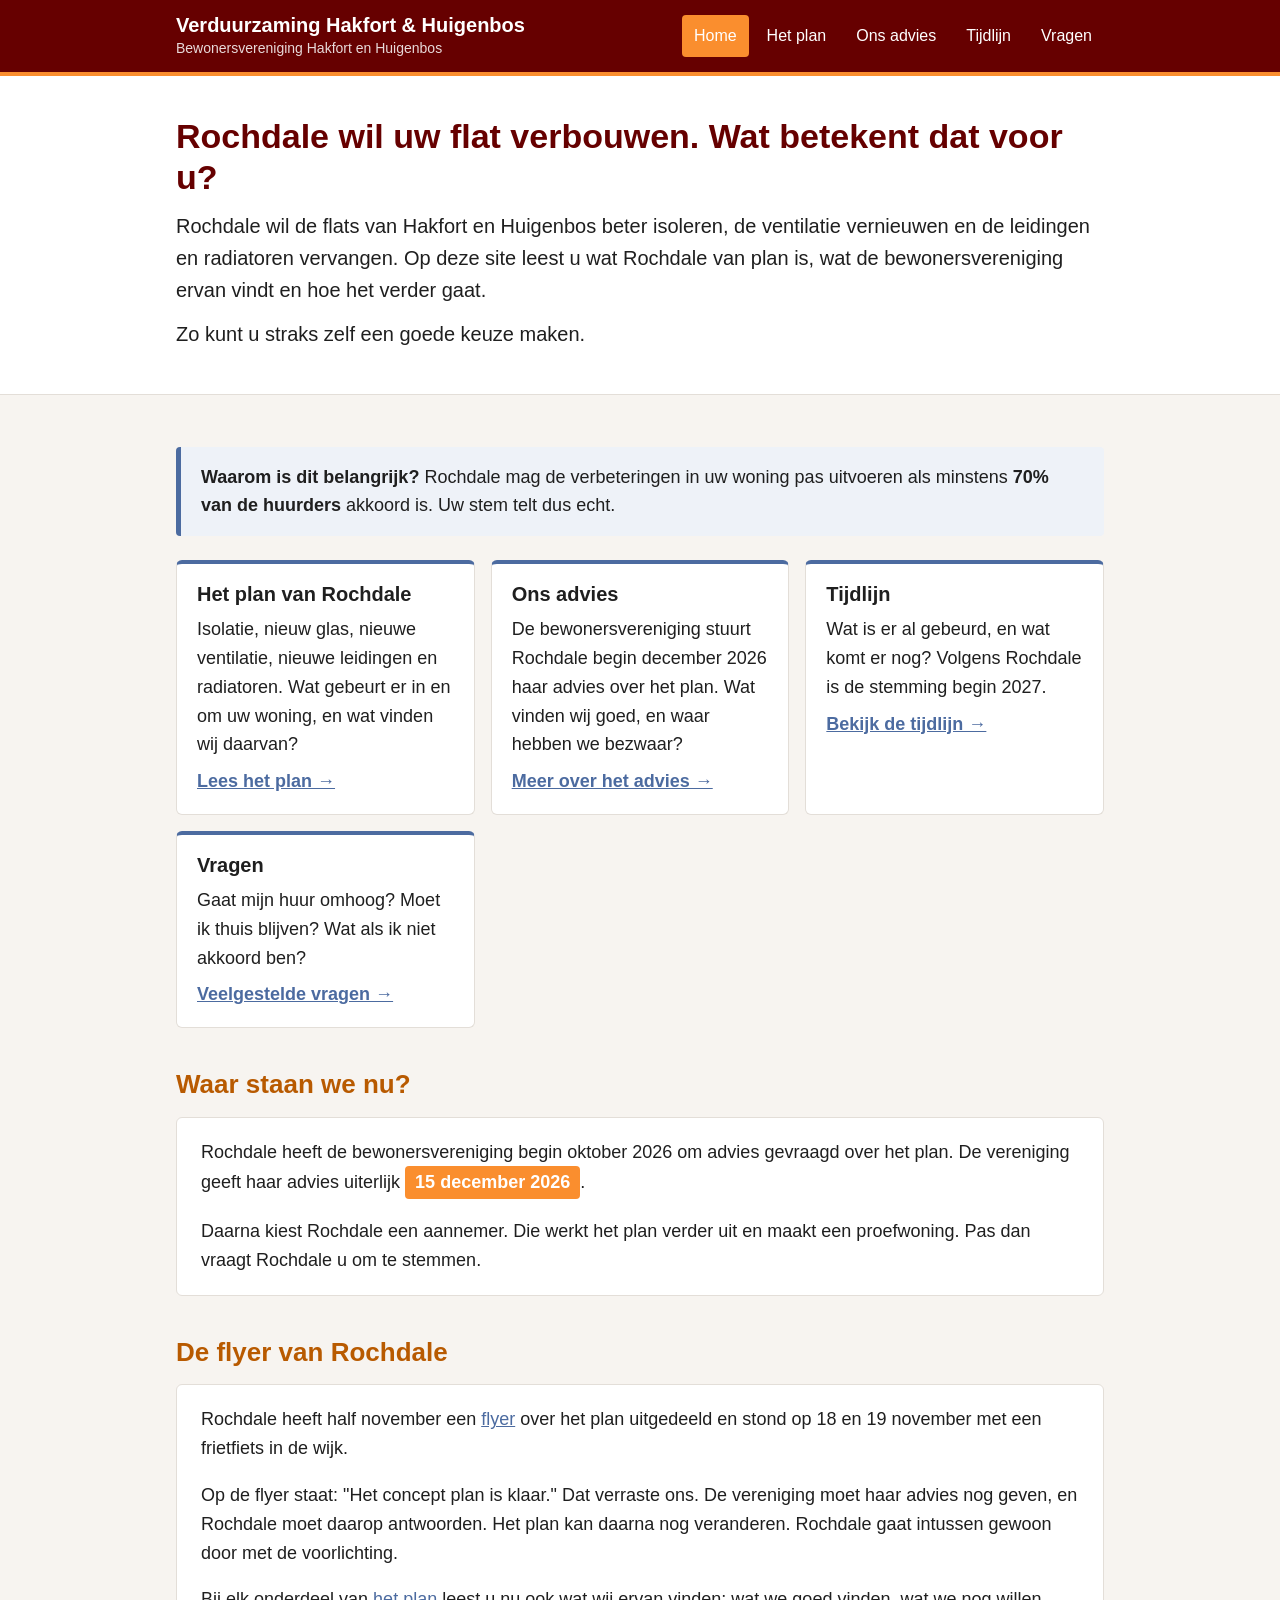
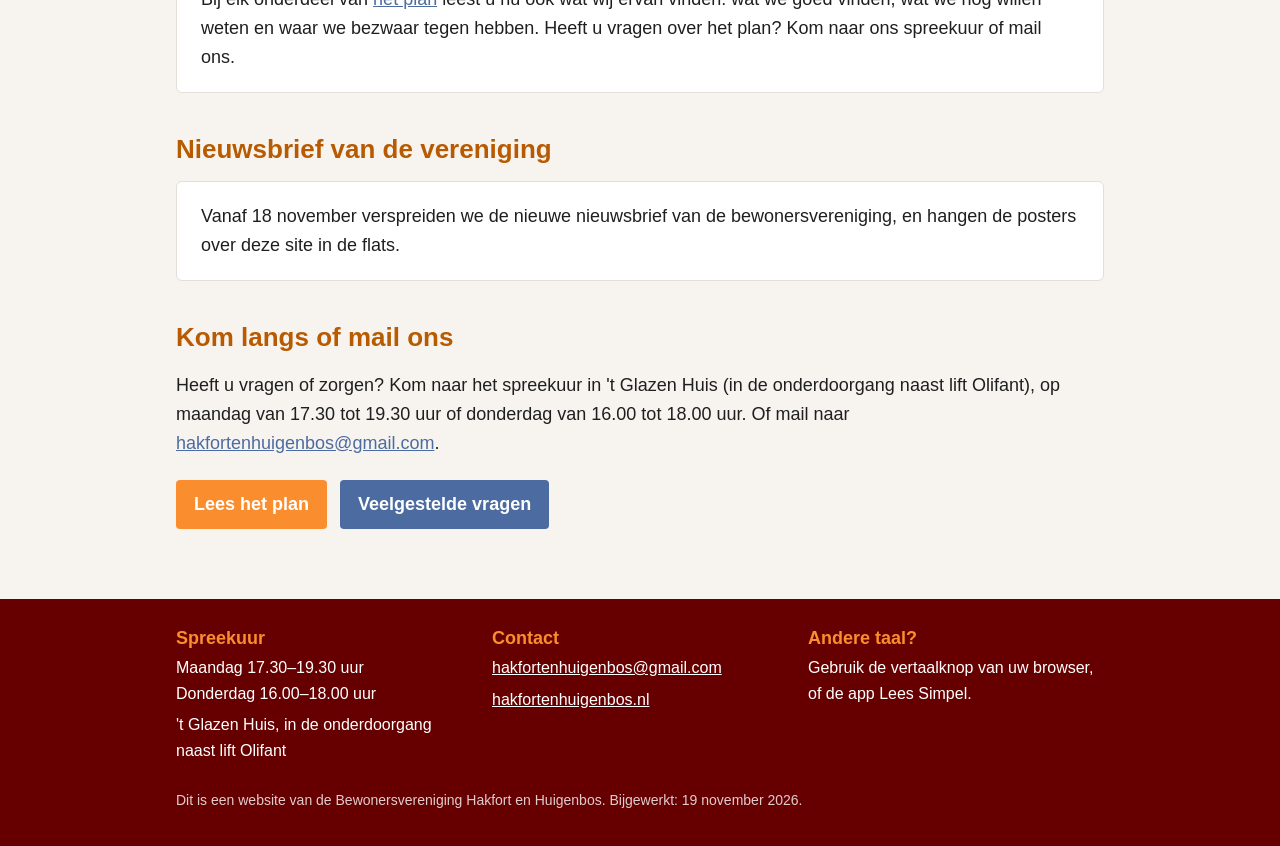
==== commit dd3405a7: "Reactie van de vereniging op het plan, flyer Rochdale, sitemap - Bij elk onderdeel van het plan "Wat" ====
--- a/index.html
+++ b/index.html
@@ -26,7 +26,7 @@
 <section class="intro">
   <div class="wrap">
     <h1>Rochdale wil uw flat verbouwen. Wat betekent dat voor u?</h1>
-    <p>Rochdale wil de flats van Hakfort en Huigenbos beter isoleren, de ventilatie vernieuwen en de leidingen en radiatoren vervangen. Op deze site leest u wat Rochdale van plan is en hoe het verder gaat.</p>
+    <p>Rochdale wil de flats van Hakfort en Huigenbos beter isoleren, de ventilatie vernieuwen en de leidingen en radiatoren vervangen. Op deze site leest u wat Rochdale van plan is, wat de bewonersvereniging ervan vindt en hoe het verder gaat.</p>
     <p>Zo kunt u straks zelf een goede keuze maken.</p>
   </div>
 </section>
@@ -40,12 +40,12 @@
     <div class="kaarten">
       <div class="kaart">
         <h3>Het plan van Rochdale</h3>
-        <p>Isolatie, nieuw glas, nieuwe ventilatie, nieuwe leidingen en radiatoren. Wat gebeurt er in en om uw woning?</p>
+        <p>Isolatie, nieuw glas, nieuwe ventilatie, nieuwe leidingen en radiatoren. Wat gebeurt er in en om uw woning, en wat vinden wij daarvan?</p>
         <a class="meer" href="plan.html">Lees het plan &rarr;</a>
       </div>
       <div class="kaart">
         <h3>Ons advies</h3>
-        <p>De bewonersvereniging geeft Rochdale vóór 15 december 2026 advies over het plan. Daarna leest u het hier.</p>
+        <p>De bewonersvereniging stuurt Rochdale begin december 2026 haar advies over het plan. Wat vinden wij goed, en waar hebben we bezwaar?</p>
         <a class="meer" href="standpunt.html">Meer over het advies &rarr;</a>
       </div>
       <div class="kaart">
@@ -66,13 +66,16 @@
       <p>Daarna kiest Rochdale een aannemer. Die werkt het plan verder uit en maakt een proefwoning. Pas dan vraagt Rochdale u om te stemmen.</p>
     </div>
 
-    <h2>Rochdale komt langs</h2>
+    <h2>De flyer van Rochdale</h2>
     <div class="blok">
-      <p>Rochdale deelt deze week een flyer uit over het plan en staat met een frietfiets in de wijk. U kunt daar uw vragen stellen:</p>
-      <ul>
-        <li><strong>Woensdag 18 november</strong>, 15.00–19.00 uur, bij Hakfort</li>
-        <li><strong>Donderdag 19 november</strong>, 15.00–19.00 uur, bij Huigenbos</li>
-      </ul>
+      <p>Rochdale heeft half november een <a href="documenten/flyer-rochdale-2026-11.pdf">flyer</a> over het plan uitgedeeld en stond op 18 en 19 november met een frietfiets in de wijk.</p>
+      <p>Op de flyer staat: "Het concept plan is klaar." Dat verraste ons. De vereniging moet haar advies nog geven, en Rochdale moet daarop antwoorden. Het plan kan daarna nog veranderen. Rochdale gaat intussen gewoon door met de voorlichting.</p>
+      <p>Bij elk onderdeel van <a href="plan.html">het plan</a> leest u nu ook wat wij ervan vinden: wat we goed vinden, wat we nog willen weten en waar we bezwaar tegen hebben. Heeft u vragen over het plan? Kom naar ons spreekuur of mail ons.</p>
+    </div>
+
+    <h2>Nieuwsbrief van de vereniging</h2>
+    <div class="blok">
+      <p>Vanaf 18 november verspreiden we de nieuwe nieuwsbrief van de bewonersvereniging, en hangen de posters over deze site in de flats.</p>
     </div>
 
     <h2>Kom langs of mail ons</h2>
@@ -98,7 +101,7 @@
         <p>Gebruik de vertaalknop van uw browser, of de app Lees Simpel.</p>
       </div>
     </div>
-    <p class="klein">Dit is een website van de Bewonersvereniging Hakfort en Huigenbos. Bijgewerkt: 11 november 2026.</p>
+    <p class="klein">Dit is een website van de Bewonersvereniging Hakfort en Huigenbos. Bijgewerkt: 19 november 2026.</p>
   </div>
 </footer>
 <script src="js/main.js"></script>
--- a/css/style.css
+++ b/css/style.css
@@ -310,3 +310,17 @@
   details { border: 0; }
   details .antwoord { display: block; }
 }
+
+/* Reactie van de vereniging bij een onderdeel van het plan */
+.onze-kijk {
+  background: var(--wit);
+  border: 1px solid var(--lijn);
+  border-left: 5px solid var(--oranje);
+  border-radius: 4px;
+  padding: 14px 20px;
+  margin: 12px 0 28px;
+}
+.onze-kijk h3 { margin: 0 0 6px; font-size: 18px; color: var(--oranje-tekst); }
+.onze-kijk ul { margin: 0; padding-left: 20px; }
+.onze-kijk li { margin-bottom: 6px; }
+.onze-kijk > :last-child { margin-bottom: 0; }
